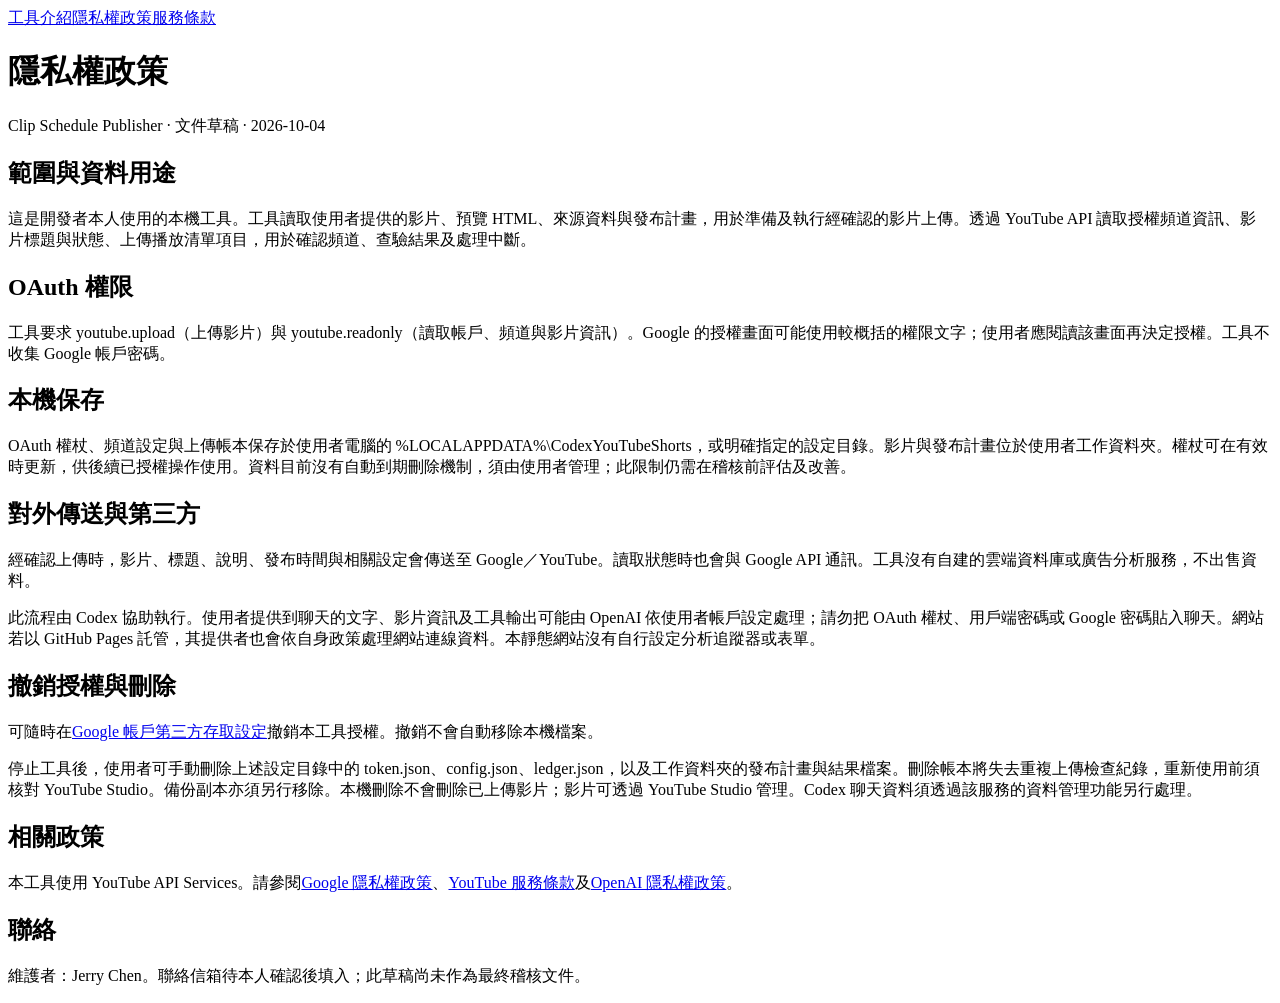
==== privacy.html @ ede8d7c2 "Add privacy.html for publisher documentation" ====
<!doctype html><html lang="zh-Hant"><meta charset="utf-8"><meta name="viewport" content="width=device-width,initial-scale=1"><title>隱私權政策 | Clip Schedule Publisher</title><link rel="stylesheet" href="style.css"><main><nav><a href="index.html">工具介紹</a><a href="privacy.html">隱私權政策</a><a href="terms.html">服務條款</a></nav><h1>隱私權政策</h1><p>Clip Schedule Publisher · 文件草稿 · 2026-10-04</p><h2>範圍與資料用途</h2><p>這是開發者本人使用的本機工具。工具讀取使用者提供的影片、預覽 HTML、來源資料與發布計畫，用於準備及執行經確認的影片上傳。透過 YouTube API 讀取授權頻道資訊、影片標題與狀態、上傳播放清單項目，用於確認頻道、查驗結果及處理中斷。</p><h2>OAuth 權限</h2><p>工具要求 youtube.upload（上傳影片）與 youtube.readonly（讀取帳戶、頻道與影片資訊）。Google 的授權畫面可能使用較概括的權限文字；使用者應閱讀該畫面再決定授權。工具不收集 Google 帳戶密碼。</p><h2>本機保存</h2><p>OAuth 權杖、頻道設定與上傳帳本保存於使用者電腦的 %LOCALAPPDATA%\CodexYouTubeShorts，或明確指定的設定目錄。影片與發布計畫位於使用者工作資料夾。權杖可在有效時更新，供後續已授權操作使用。資料目前沒有自動到期刪除機制，須由使用者管理；此限制仍需在稽核前評估及改善。</p><h2>對外傳送與第三方</h2><p>經確認上傳時，影片、標題、說明、發布時間與相關設定會傳送至 Google／YouTube。讀取狀態時也會與 Google API 通訊。工具沒有自建的雲端資料庫或廣告分析服務，不出售資料。</p><p>此流程由 Codex 協助執行。使用者提供到聊天的文字、影片資訊及工具輸出可能由 OpenAI 依使用者帳戶設定處理；請勿把 OAuth 權杖、用戶端密碼或 Google 密碼貼入聊天。網站若以 GitHub Pages 託管，其提供者也會依自身政策處理網站連線資料。本靜態網站沒有自行設定分析追蹤器或表單。</p><h2>撤銷授權與刪除</h2><p>可隨時在<a href="https://security.google.com/settings/security/permissions">Google 帳戶第三方存取設定</a>撤銷本工具授權。撤銷不會自動移除本機檔案。</p><p>停止工具後，使用者可手動刪除上述設定目錄中的 token.json、config.json、ledger.json，以及工作資料夾的發布計畫與結果檔案。刪除帳本將失去重複上傳檢查紀錄，重新使用前須核對 YouTube Studio。備份副本亦須另行移除。本機刪除不會刪除已上傳影片；影片可透過 YouTube Studio 管理。Codex 聊天資料須透過該服務的資料管理功能另行處理。</p><h2>相關政策</h2><p>本工具使用 YouTube API Services。請參閱<a href="https://policies.google.com/privacy">Google 隱私權政策</a>、<a href="https://www.youtube.com/t/terms">YouTube 服務條款</a>及<a href="https://openai.com/policies/privacy-policy/">OpenAI 隱私權政策</a>。</p><h2>聯絡</h2><p>維護者：Jerry Chen。聯絡信箱待本人確認後填入；此草稿尚未作為最終稽核文件。</p></main></html>
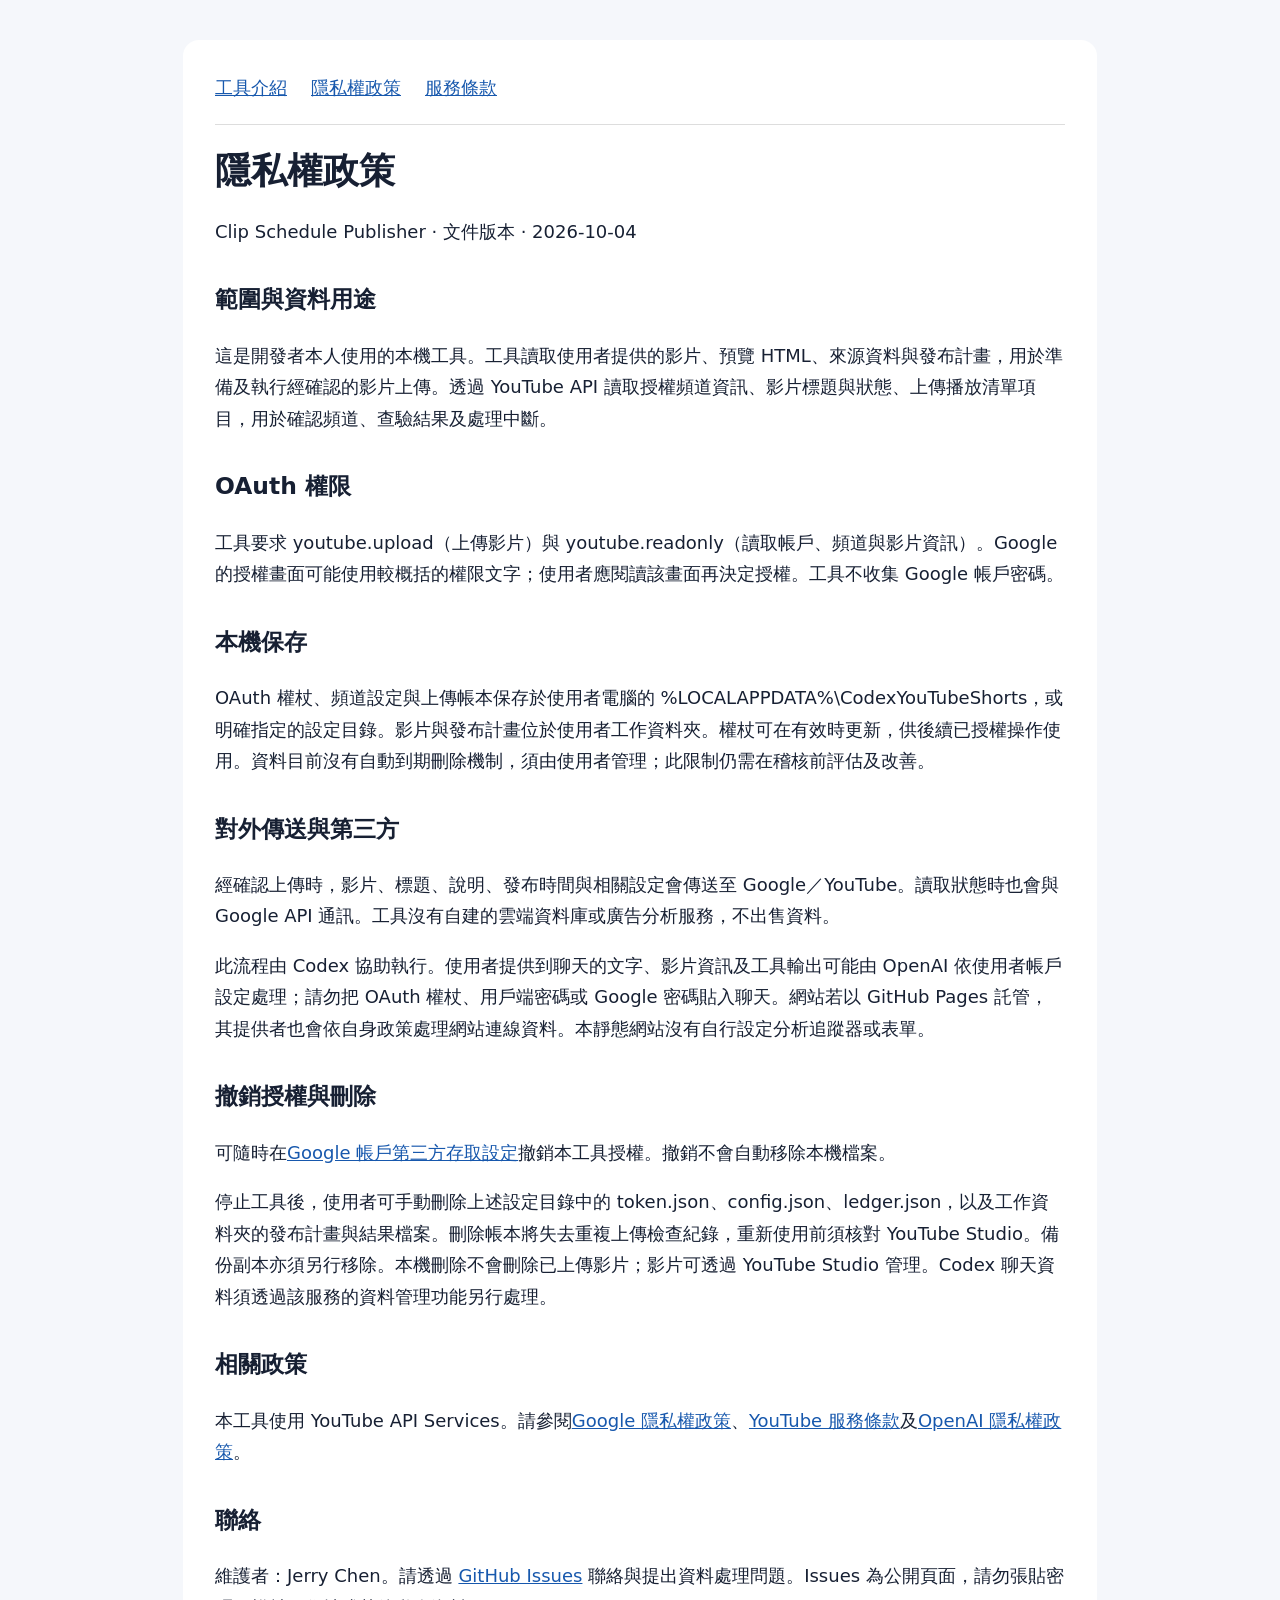
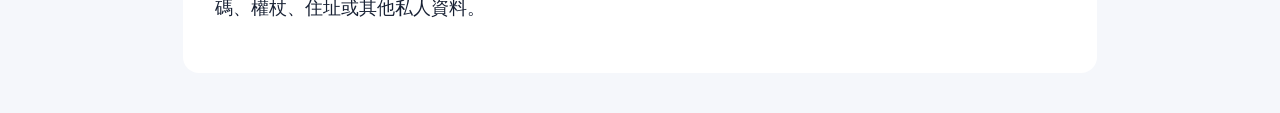
==== commit 7c3e276e: "Provide public support contact and version policy documents" ====
--- a/privacy.html
+++ b/privacy.html
@@ -1 +1 @@
-<!doctype html><html lang="zh-Hant"><meta charset="utf-8"><meta name="viewport" content="width=device-width,initial-scale=1"><title>隱私權政策 | Clip Schedule Publisher</title><link rel="stylesheet" href="style.css"><main><nav><a href="index.html">工具介紹</a><a href="privacy.html">隱私權政策</a><a href="terms.html">服務條款</a></nav><h1>隱私權政策</h1><p>Clip Schedule Publisher · 文件草稿 · 2026-10-04</p><h2>範圍與資料用途</h2><p>這是開發者本人使用的本機工具。工具讀取使用者提供的影片、預覽 HTML、來源資料與發布計畫，用於準備及執行經確認的影片上傳。透過 YouTube API 讀取授權頻道資訊、影片標題與狀態、上傳播放清單項目，用於確認頻道、查驗結果及處理中斷。</p><h2>OAuth 權限</h2><p>工具要求 youtube.upload（上傳影片）與 youtube.readonly（讀取帳戶、頻道與影片資訊）。Google 的授權畫面可能使用較概括的權限文字；使用者應閱讀該畫面再決定授權。工具不收集 Google 帳戶密碼。</p><h2>本機保存</h2><p>OAuth 權杖、頻道設定與上傳帳本保存於使用者電腦的 %LOCALAPPDATA%\CodexYouTubeShorts，或明確指定的設定目錄。影片與發布計畫位於使用者工作資料夾。權杖可在有效時更新，供後續已授權操作使用。資料目前沒有自動到期刪除機制，須由使用者管理；此限制仍需在稽核前評估及改善。</p><h2>對外傳送與第三方</h2><p>經確認上傳時，影片、標題、說明、發布時間與相關設定會傳送至 Google／YouTube。讀取狀態時也會與 Google API 通訊。工具沒有自建的雲端資料庫或廣告分析服務，不出售資料。</p><p>此流程由 Codex 協助執行。使用者提供到聊天的文字、影片資訊及工具輸出可能由 OpenAI 依使用者帳戶設定處理；請勿把 OAuth 權杖、用戶端密碼或 Google 密碼貼入聊天。網站若以 GitHub Pages 託管，其提供者也會依自身政策處理網站連線資料。本靜態網站沒有自行設定分析追蹤器或表單。</p><h2>撤銷授權與刪除</h2><p>可隨時在<a href="https://security.google.com/settings/security/permissions">Google 帳戶第三方存取設定</a>撤銷本工具授權。撤銷不會自動移除本機檔案。</p><p>停止工具後，使用者可手動刪除上述設定目錄中的 token.json、config.json、ledger.json，以及工作資料夾的發布計畫與結果檔案。刪除帳本將失去重複上傳檢查紀錄，重新使用前須核對 YouTube Studio。備份副本亦須另行移除。本機刪除不會刪除已上傳影片；影片可透過 YouTube Studio 管理。Codex 聊天資料須透過該服務的資料管理功能另行處理。</p><h2>相關政策</h2><p>本工具使用 YouTube API Services。請參閱<a href="https://policies.google.com/privacy">Google 隱私權政策</a>、<a href="https://www.youtube.com/t/terms">YouTube 服務條款</a>及<a href="https://openai.com/policies/privacy-policy/">OpenAI 隱私權政策</a>。</p><h2>聯絡</h2><p>維護者：Jerry Chen。聯絡信箱待本人確認後填入；此草稿尚未作為最終稽核文件。</p></main></html>
+<!doctype html><html lang="zh-Hant"><meta charset="utf-8"><meta name="viewport" content="width=device-width,initial-scale=1"><title>隱私權政策 | Clip Schedule Publisher</title><link rel="stylesheet" href="style.css"><main><nav><a href="index.html">工具介紹</a><a href="privacy.html">隱私權政策</a><a href="terms.html">服務條款</a></nav><h1>隱私權政策</h1><p>Clip Schedule Publisher · 文件版本 · 2026-10-04</p><h2>範圍與資料用途</h2><p>這是開發者本人使用的本機工具。工具讀取使用者提供的影片、預覽 HTML、來源資料與發布計畫，用於準備及執行經確認的影片上傳。透過 YouTube API 讀取授權頻道資訊、影片標題與狀態、上傳播放清單項目，用於確認頻道、查驗結果及處理中斷。</p><h2>OAuth 權限</h2><p>工具要求 youtube.upload（上傳影片）與 youtube.readonly（讀取帳戶、頻道與影片資訊）。Google 的授權畫面可能使用較概括的權限文字；使用者應閱讀該畫面再決定授權。工具不收集 Google 帳戶密碼。</p><h2>本機保存</h2><p>OAuth 權杖、頻道設定與上傳帳本保存於使用者電腦的 %LOCALAPPDATA%\CodexYouTubeShorts，或明確指定的設定目錄。影片與發布計畫位於使用者工作資料夾。權杖可在有效時更新，供後續已授權操作使用。資料目前沒有自動到期刪除機制，須由使用者管理；此限制仍需在稽核前評估及改善。</p><h2>對外傳送與第三方</h2><p>經確認上傳時，影片、標題、說明、發布時間與相關設定會傳送至 Google／YouTube。讀取狀態時也會與 Google API 通訊。工具沒有自建的雲端資料庫或廣告分析服務，不出售資料。</p><p>此流程由 Codex 協助執行。使用者提供到聊天的文字、影片資訊及工具輸出可能由 OpenAI 依使用者帳戶設定處理；請勿把 OAuth 權杖、用戶端密碼或 Google 密碼貼入聊天。網站若以 GitHub Pages 託管，其提供者也會依自身政策處理網站連線資料。本靜態網站沒有自行設定分析追蹤器或表單。</p><h2>撤銷授權與刪除</h2><p>可隨時在<a href="https://security.google.com/settings/security/permissions">Google 帳戶第三方存取設定</a>撤銷本工具授權。撤銷不會自動移除本機檔案。</p><p>停止工具後，使用者可手動刪除上述設定目錄中的 token.json、config.json、ledger.json，以及工作資料夾的發布計畫與結果檔案。刪除帳本將失去重複上傳檢查紀錄，重新使用前須核對 YouTube Studio。備份副本亦須另行移除。本機刪除不會刪除已上傳影片；影片可透過 YouTube Studio 管理。Codex 聊天資料須透過該服務的資料管理功能另行處理。</p><h2>相關政策</h2><p>本工具使用 YouTube API Services。請參閱<a href="https://policies.google.com/privacy">Google 隱私權政策</a>、<a href="https://www.youtube.com/t/terms">YouTube 服務條款</a>及<a href="https://openai.com/policies/privacy-policy/">OpenAI 隱私權政策</a>。</p><h2>聯絡</h2><p>維護者：Jerry Chen。請透過 <a href="https://github.com/JerryChen716/clip-schedule-publisher/issues">GitHub Issues</a> 聯絡與提出資料處理問題。Issues 為公開頁面，請勿張貼密碼、權杖、住址或其他私人資料。</p></main></html>
--- a/style.css
+++ b/style.css
@@ -0,0 +1 @@
+body{margin:0;background:#f5f7fb;color:#172033;font:18px/1.75 system-ui,sans-serif}main{max-width:850px;margin:40px auto;padding:32px;background:white;border-radius:16px}nav{display:flex;gap:24px;flex-wrap:wrap;border-bottom:1px solid #ddd;padding-bottom:20px}a{color:#1758ad}h1{line-height:1.2}h2{font-size:1.3em;margin-top:32px}footer{border-top:1px solid #ddd;margin-top:32px;padding-top:16px;color:#596579}@media(max-width:600px){main{margin:0;padding:24px;border-radius:0}}
